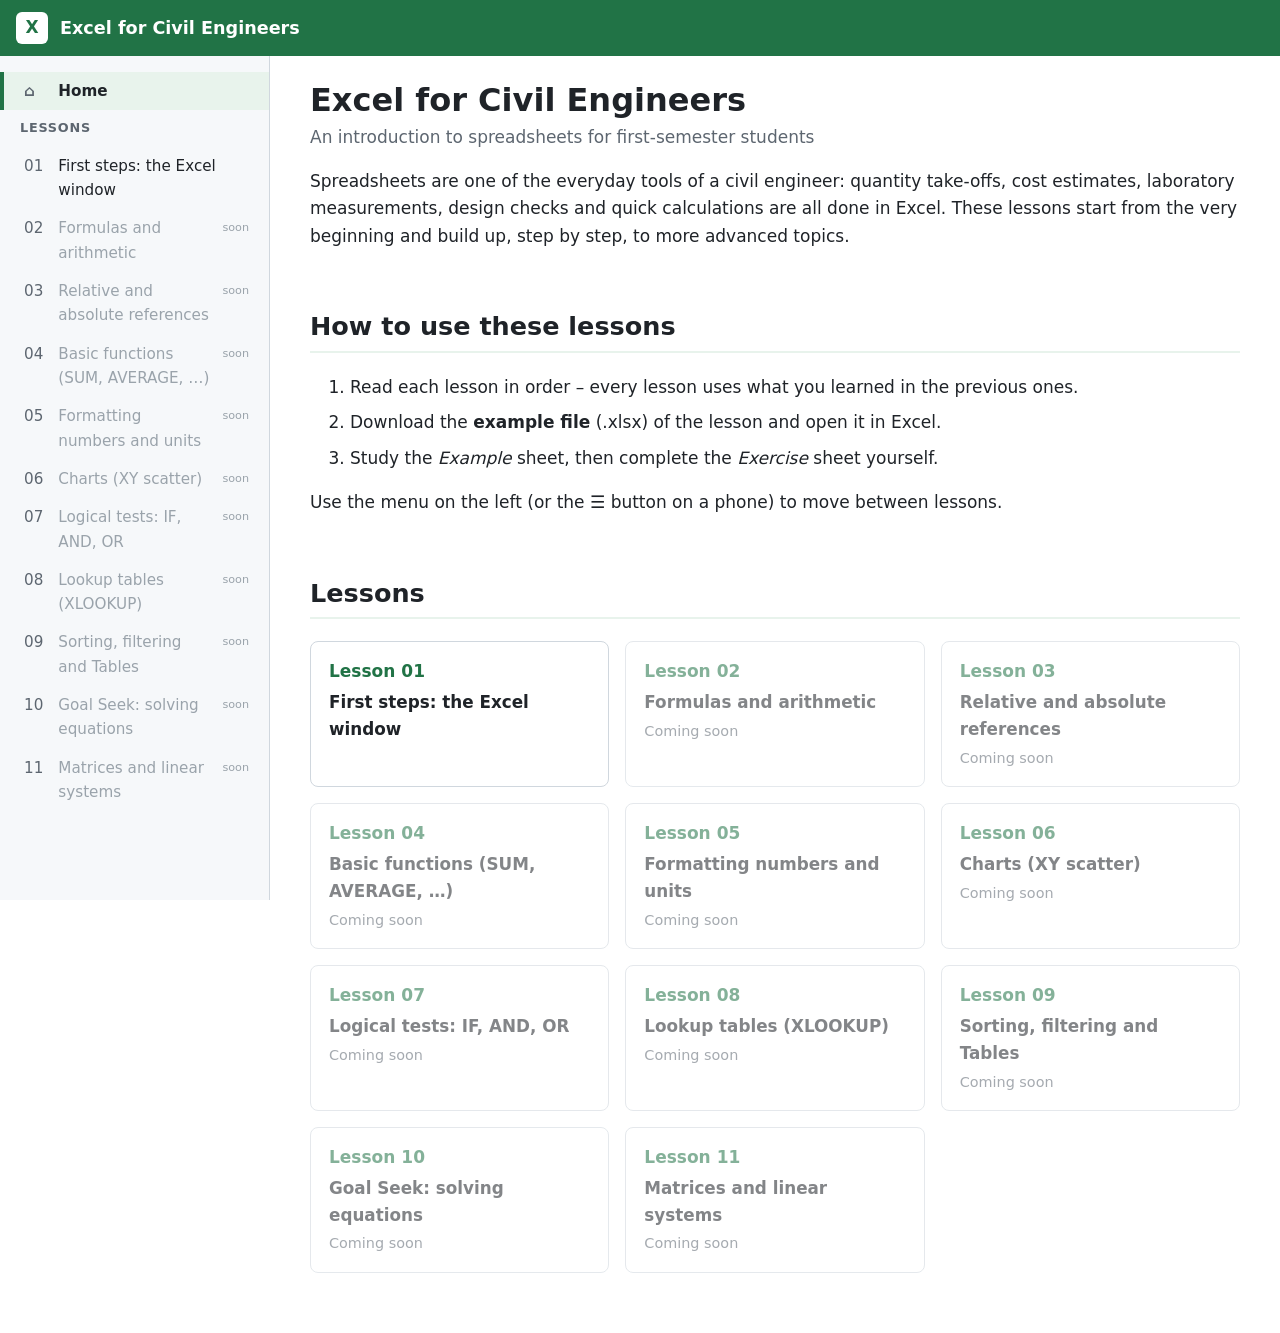
==== index.html @ fb936378 "Add site skeleton and Lesson 1 (first steps) with example workbook Co-Authored-By: Claude Opus 5.5 <" ====
<!doctype html>
<html lang="en">
<head>
  <meta charset="utf-8">
  <meta name="viewport" content="width=device-width, initial-scale=1">
  <title>Excel for Civil Engineers</title>
  <link rel="stylesheet" href="assets/css/style.css">
</head>
<body>
<main>
  <h1>Excel for Civil Engineers</h1>
  <p class="subtitle">An introduction to spreadsheets for first-semester students</p>

  <p>
    Spreadsheets are one of the everyday tools of a civil engineer: quantity take-offs, cost
    estimates, laboratory measurements, design checks and quick calculations are all done in Excel.
    These lessons start from the very beginning and build up, step by step, to more advanced topics.
  </p>

  <h2>How to use these lessons</h2>
  <ol class="steps">
    <li>Read each lesson in order – every lesson uses what you learned in the previous ones.</li>
    <li>Download the <strong>example file</strong> (.xlsx) of the lesson and open it in Excel.</li>
    <li>Study the <em>Example</em> sheet, then complete the <em>Exercise</em> sheet yourself.</li>
  </ol>
  <p>Use the menu on the left (or the ☰ button on a phone) to move between lessons.</p>

  <h2>Lessons</h2>
  <div class="cards"></div>
</main>
<script src="assets/js/site.js"></script>
</body>
</html>
---- assets/css/style.css ----
/* Excel Basics – shared styles */
:root {
  --green: #217346;
  --green-dark: #185c37;
  --green-light: #e8f3ec;
  --text: #1f2328;
  --muted: #5d6670;
  --border: #d0d7de;
  --bg: #ffffff;
  --bg-soft: #f6f8fa;
  --note: #fff8e1;
  --note-border: #f2c94c;
  --sidebar-w: 270px;
  --header-h: 56px;
}

* { box-sizing: border-box; }

body {
  margin: 0;
  font-family: "Segoe UI", system-ui, -apple-system, Roboto, Arial, sans-serif;
  font-size: 17px;
  line-height: 1.6;
  color: var(--text);
  background: var(--bg);
}

a { color: var(--green-dark); }

/* ---------- Header ---------- */
.site-header {
  position: fixed;
  inset: 0 0 auto 0;
  height: var(--header-h);
  display: flex;
  align-items: center;
  gap: 12px;
  padding: 0 16px;
  background: var(--green);
  color: #fff;
  z-index: 20;
}
.site-header a { color: #fff; text-decoration: none; font-weight: 600; font-size: 1.1rem; }
.site-header .logo {
  display: inline-grid; place-items: center;
  width: 32px; height: 32px; border-radius: 6px;
  background: #fff; color: var(--green); font-weight: 800;
}
.menu-btn {
  display: none;
  background: none; border: 1px solid rgba(255,255,255,.6); color: #fff;
  border-radius: 6px; padding: 4px 10px; font-size: 1rem; cursor: pointer;
}

/* ---------- Sidebar ---------- */
.sidebar {
  position: fixed;
  top: var(--header-h); bottom: 0; left: 0;
  width: var(--sidebar-w);
  overflow-y: auto;
  background: var(--bg-soft);
  border-right: 1px solid var(--border);
  padding: 16px 0;
  z-index: 10;
}
.sidebar h2 {
  font-size: .8rem; text-transform: uppercase; letter-spacing: .06em;
  color: var(--muted); margin: 8px 20px;
}
.sidebar ol { list-style: none; margin: 0; padding: 0; }
.sidebar li > a, .sidebar li > span {
  display: flex; gap: 10px;
  padding: 7px 20px;
  text-decoration: none; color: var(--text); font-size: .95rem;
  border-left: 4px solid transparent;
}
.sidebar li a:hover { background: var(--green-light); }
.sidebar li a.active {
  background: var(--green-light);
  border-left-color: var(--green);
  font-weight: 600;
}
.sidebar li > span { color: #9aa3ab; cursor: default; }
.sidebar .num { min-width: 1.6em; color: var(--muted); }
.sidebar .soon { font-size: .7rem; margin-left: auto; padding-top: 3px; }

/* ---------- Main content ---------- */
main {
  margin-left: var(--sidebar-w);
  padding: calc(var(--header-h) + 24px) 40px 60px;
  max-width: calc(var(--sidebar-w) + 900px);
}
main h1 { font-size: 2rem; margin: 0 0 4px; line-height: 1.25; }
main h2 { margin-top: 2.2em; padding-bottom: 4px; border-bottom: 2px solid var(--green-light); }
main h3 { margin-top: 1.6em; }
.subtitle { color: var(--muted); margin-top: 0; }

.goals {
  background: var(--green-light);
  border-left: 5px solid var(--green);
  padding: 12px 20px; border-radius: 6px;
}
.goals h3 { margin: 0 0 4px; }
.goals ul { margin: 0; }

.note {
  background: var(--note);
  border-left: 5px solid var(--note-border);
  padding: 10px 18px; border-radius: 6px; margin: 1.2em 0;
}

kbd {
  display: inline-block; padding: 1px 6px;
  font: .85em Consolas, monospace;
  background: #fff; border: 1px solid var(--border); border-bottom-width: 2px;
  border-radius: 4px;
}
code {
  font-family: Consolas, "Cascadia Mono", monospace; font-size: .92em;
  background: var(--bg-soft); border: 1px solid var(--border);
  padding: 1px 5px; border-radius: 4px;
}

table.plain { border-collapse: collapse; margin: 1em 0; }
table.plain th, table.plain td { border: 1px solid var(--border); padding: 6px 12px; text-align: left; }
table.plain th { background: var(--bg-soft); }

ol.steps li { margin-bottom: .5em; }

.download {
  display: inline-flex; align-items: center; gap: 10px;
  background: var(--green); color: #fff; text-decoration: none;
  padding: 10px 18px; border-radius: 6px; font-weight: 600;
}
.download:hover { background: var(--green-dark); }

/* ---------- Lesson cards (home page) ---------- */
.cards {
  display: grid; gap: 16px;
  grid-template-columns: repeat(auto-fill, minmax(240px, 1fr));
  margin-top: 1em;
}
.card {
  display: block; padding: 16px 18px;
  border: 1px solid var(--border); border-radius: 8px;
  text-decoration: none; color: var(--text);
}
a.card:hover { border-color: var(--green); box-shadow: 0 2px 8px rgba(0,0,0,.08); }
.card .num { color: var(--green); font-weight: 700; }
.card h3 { margin: 4px 0; font-size: 1.05rem; }
.card p { margin: 0; color: var(--muted); font-size: .9rem; }
.card.disabled { opacity: .55; }

/* ---------- Prev / next ---------- */
.pager {
  display: flex; justify-content: space-between; gap: 16px;
  margin-top: 3em; padding-top: 1em; border-top: 1px solid var(--border);
}
.pager a {
  text-decoration: none; padding: 10px 16px;
  border: 1px solid var(--border); border-radius: 6px;
}
.pager a:hover { border-color: var(--green); }
.pager .next { margin-left: auto; text-align: right; }
.pager small { display: block; color: var(--muted); }

/* ---------- Mock Excel grid ---------- */
.xl {
  border: 1px solid #b7b7b7; border-radius: 4px;
  font-family: Calibri, "Segoe UI", Arial, sans-serif; font-size: 15px;
  margin: 1.2em 0; overflow-x: auto; background: #fff;
}
.xl-bar {
  display: flex; align-items: stretch; border-bottom: 1px solid #d4d4d4;
  background: #fff; min-width: max-content;
}
.xl-name {
  width: 80px; padding: 4px 8px; border-right: 1px solid #d4d4d4;
  font-family: inherit;
}
.xl-fx { padding: 4px 10px; color: #777; font-style: italic; border-right: 1px solid #d4d4d4; }
.xl-formula { padding: 4px 10px; flex: 1; min-width: 260px; font-family: Consolas, monospace; }
.xl table { border-collapse: collapse; }
.xl th {
  background: #f3f3f3; color: #444; font-weight: normal;
  border: 1px solid #d4d4d4; padding: 2px 6px; min-width: 34px;
}
.xl th.sel { background: #d3e7d9; color: var(--green-dark); font-weight: 600; }
.xl td {
  border: 1px solid #e1e1e1; padding: 3px 8px; min-width: 90px; height: 26px;
  cursor: cell; white-space: nowrap;
}
.xl td.num { text-align: right; }
.xl td.hdr { font-weight: 700; background: #f0f7f2; }
.xl td.formula { background: #fafdfb; }
.xl td.sel { outline: 2px solid var(--green); outline-offset: -2px; }
.xl-caption { font-size: .85rem; color: var(--muted); padding: 4px 10px; border-top: 1px solid #e1e1e1; background: #fafafa; }

/* ---------- Mobile ---------- */
@media (max-width: 860px) {
  .menu-btn { display: inline-block; }
  .sidebar { transform: translateX(-100%); transition: transform .2s; box-shadow: 2px 0 10px rgba(0,0,0,.15); }
  body.nav-open .sidebar { transform: none; }
  main { margin-left: 0; padding: calc(var(--header-h) + 16px) 16px 40px; }
  main h1 { font-size: 1.6rem; }
}
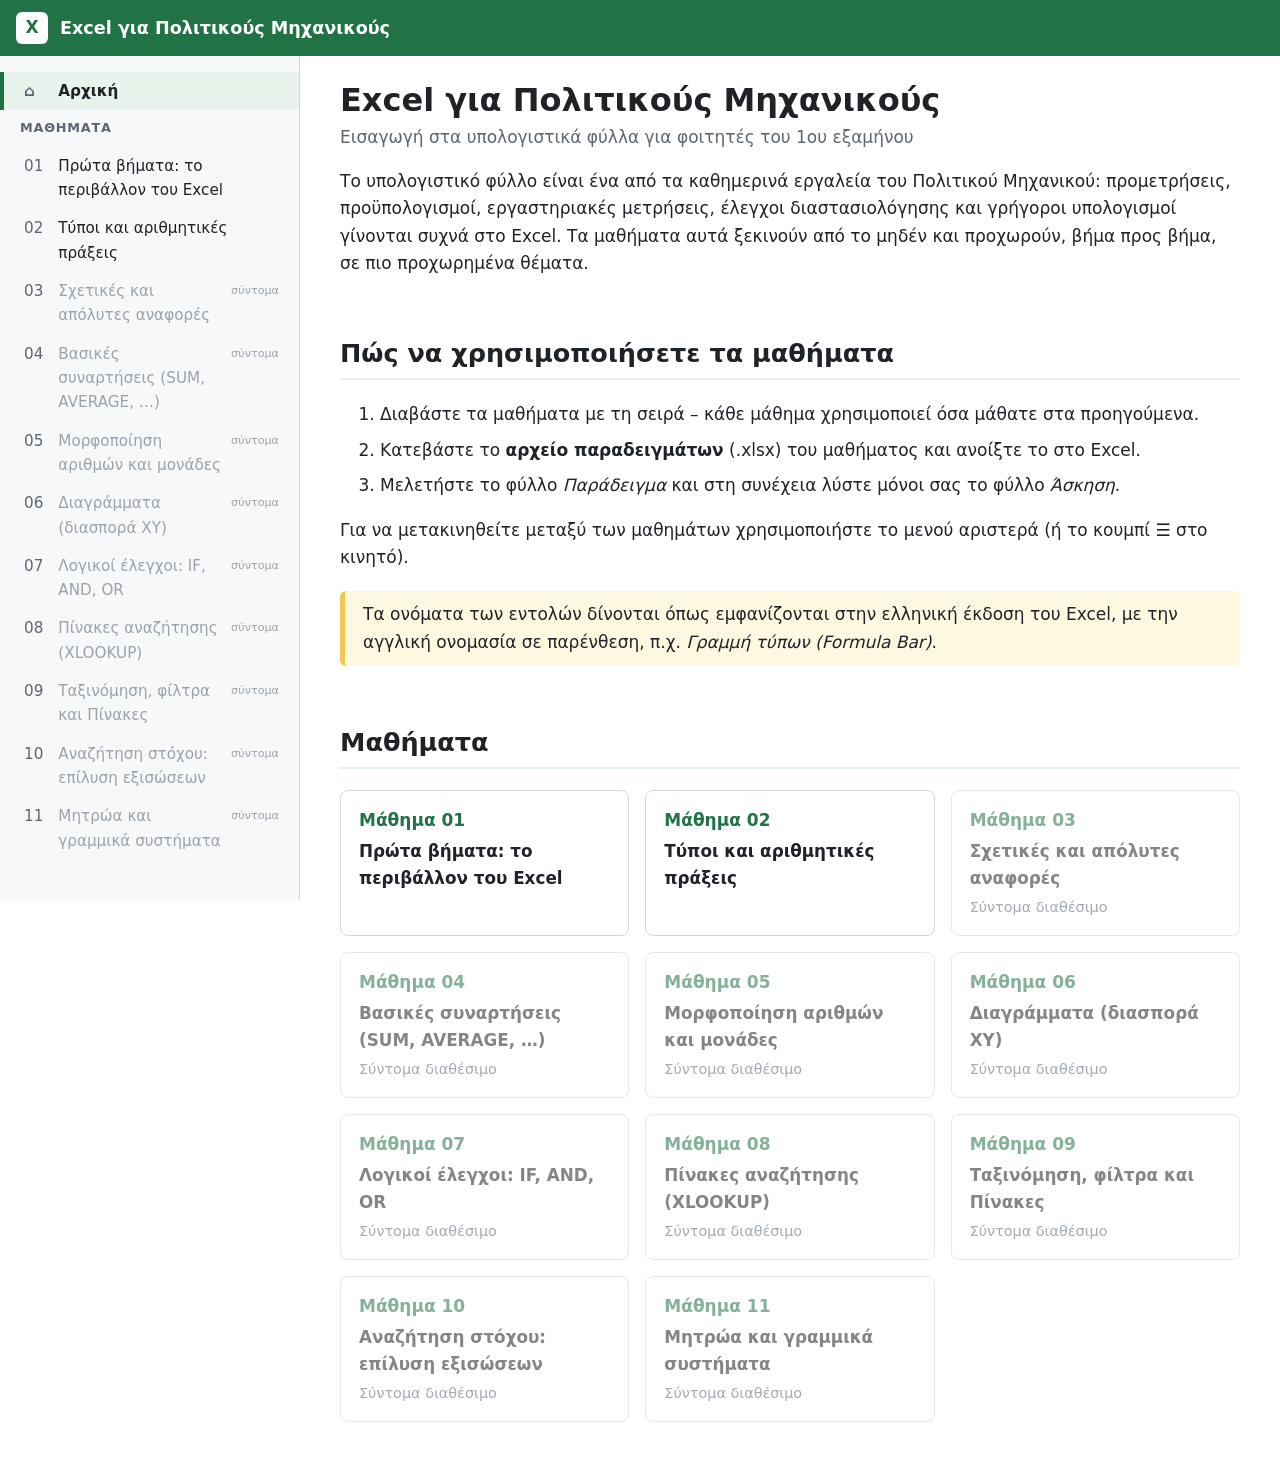
==== commit 10dd7a45: "Translate site to Greek and add Lesson 2 (formulas and arithmetic) Co-Authored-By: Claude Opus 5.5 <" ====
--- a/index.html
+++ b/index.html
@@ -1,31 +1,37 @@
 <!doctype html>
-<html lang="en">
+<html lang="el">
 <head>
   <meta charset="utf-8">
   <meta name="viewport" content="width=device-width, initial-scale=1">
-  <title>Excel for Civil Engineers</title>
+  <title>Excel για Πολιτικούς Μηχανικούς</title>
   <link rel="stylesheet" href="assets/css/style.css">
 </head>
 <body>
 <main>
-  <h1>Excel for Civil Engineers</h1>
-  <p class="subtitle">An introduction to spreadsheets for first-semester students</p>
+  <h1>Excel για Πολιτικούς Μηχανικούς</h1>
+  <p class="subtitle">Εισαγωγή στα υπολογιστικά φύλλα για φοιτητές του 1ου εξαμήνου</p>
 
   <p>
-    Spreadsheets are one of the everyday tools of a civil engineer: quantity take-offs, cost
-    estimates, laboratory measurements, design checks and quick calculations are all done in Excel.
-    These lessons start from the very beginning and build up, step by step, to more advanced topics.
+    Το υπολογιστικό φύλλο είναι ένα από τα καθημερινά εργαλεία του Πολιτικού Μηχανικού:
+    προμετρήσεις, προϋπολογισμοί, εργαστηριακές μετρήσεις, έλεγχοι διαστασιολόγησης και γρήγοροι
+    υπολογισμοί γίνονται συχνά στο Excel. Τα μαθήματα αυτά ξεκινούν από το μηδέν και προχωρούν,
+    βήμα προς βήμα, σε πιο προχωρημένα θέματα.
   </p>
 
-  <h2>How to use these lessons</h2>
+  <h2>Πώς να χρησιμοποιήσετε τα μαθήματα</h2>
   <ol class="steps">
-    <li>Read each lesson in order – every lesson uses what you learned in the previous ones.</li>
-    <li>Download the <strong>example file</strong> (.xlsx) of the lesson and open it in Excel.</li>
-    <li>Study the <em>Example</em> sheet, then complete the <em>Exercise</em> sheet yourself.</li>
+    <li>Διαβάστε τα μαθήματα με τη σειρά – κάθε μάθημα χρησιμοποιεί όσα μάθατε στα προηγούμενα.</li>
+    <li>Κατεβάστε το <strong>αρχείο παραδειγμάτων</strong> (.xlsx) του μαθήματος και ανοίξτε το στο Excel.</li>
+    <li>Μελετήστε το φύλλο <em>Παράδειγμα</em> και στη συνέχεια λύστε μόνοι σας το φύλλο <em>Άσκηση</em>.</li>
   </ol>
-  <p>Use the menu on the left (or the ☰ button on a phone) to move between lessons.</p>
+  <p>Για να μετακινηθείτε μεταξύ των μαθημάτων χρησιμοποιήστε το μενού αριστερά (ή το κουμπί ☰ στο κινητό).</p>
 
-  <h2>Lessons</h2>
+  <div class="note">
+    Τα ονόματα των εντολών δίνονται όπως εμφανίζονται στην ελληνική έκδοση του Excel, με την
+    αγγλική ονομασία σε παρένθεση, π.χ. <em>Γραμμή τύπων (Formula Bar)</em>.
+  </div>
+
+  <h2>Μαθήματα</h2>
   <div class="cards"></div>
 </main>
 <script src="assets/js/site.js"></script>
--- a/assets/css/style.css
+++ b/assets/css/style.css
@@ -1,4 +1,4 @@
-/* Excel Basics – shared styles */
+/* Excel για Πολιτικούς Μηχανικούς – κοινή μορφοποίηση */
 :root {
   --green: #217346;
   --green-dark: #185c37;
@@ -10,7 +10,7 @@
   --bg-soft: #f6f8fa;
   --note: #fff8e1;
   --note-border: #f2c94c;
-  --sidebar-w: 270px;
+  --sidebar-w: 300px;
   --header-h: 56px;
 }
 
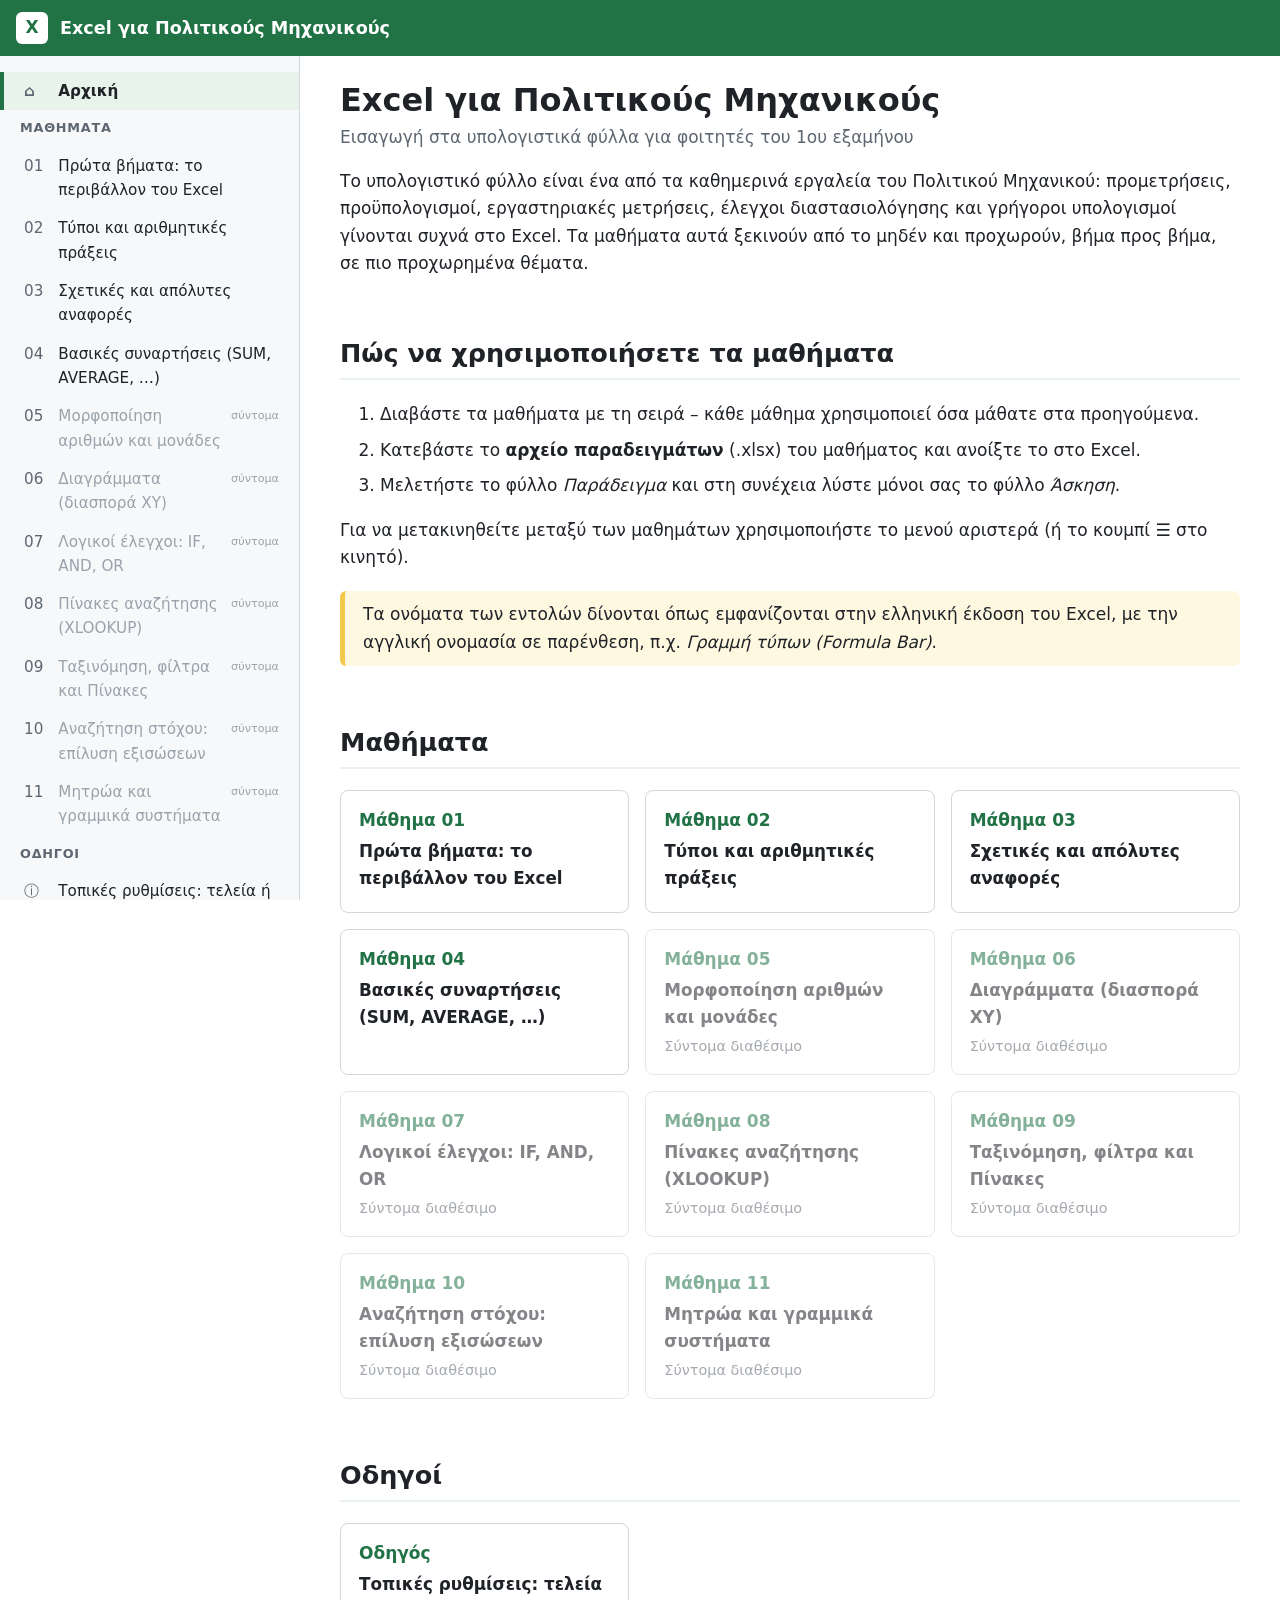
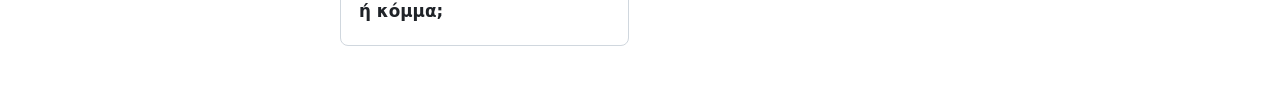
==== commit eeda7d46: "Add Lesson 4 (basic functions) and regional settings guide Co-Authored-By: Claude Opus 5.5 <noreply@" ====
--- a/index.html
+++ b/index.html
@@ -33,6 +33,9 @@
 
   <h2>Μαθήματα</h2>
   <div class="cards"></div>
+
+  <h2>Οδηγοί</h2>
+  <div class="cards guide-cards"></div>
 </main>
 <script src="assets/js/site.js"></script>
 </body>
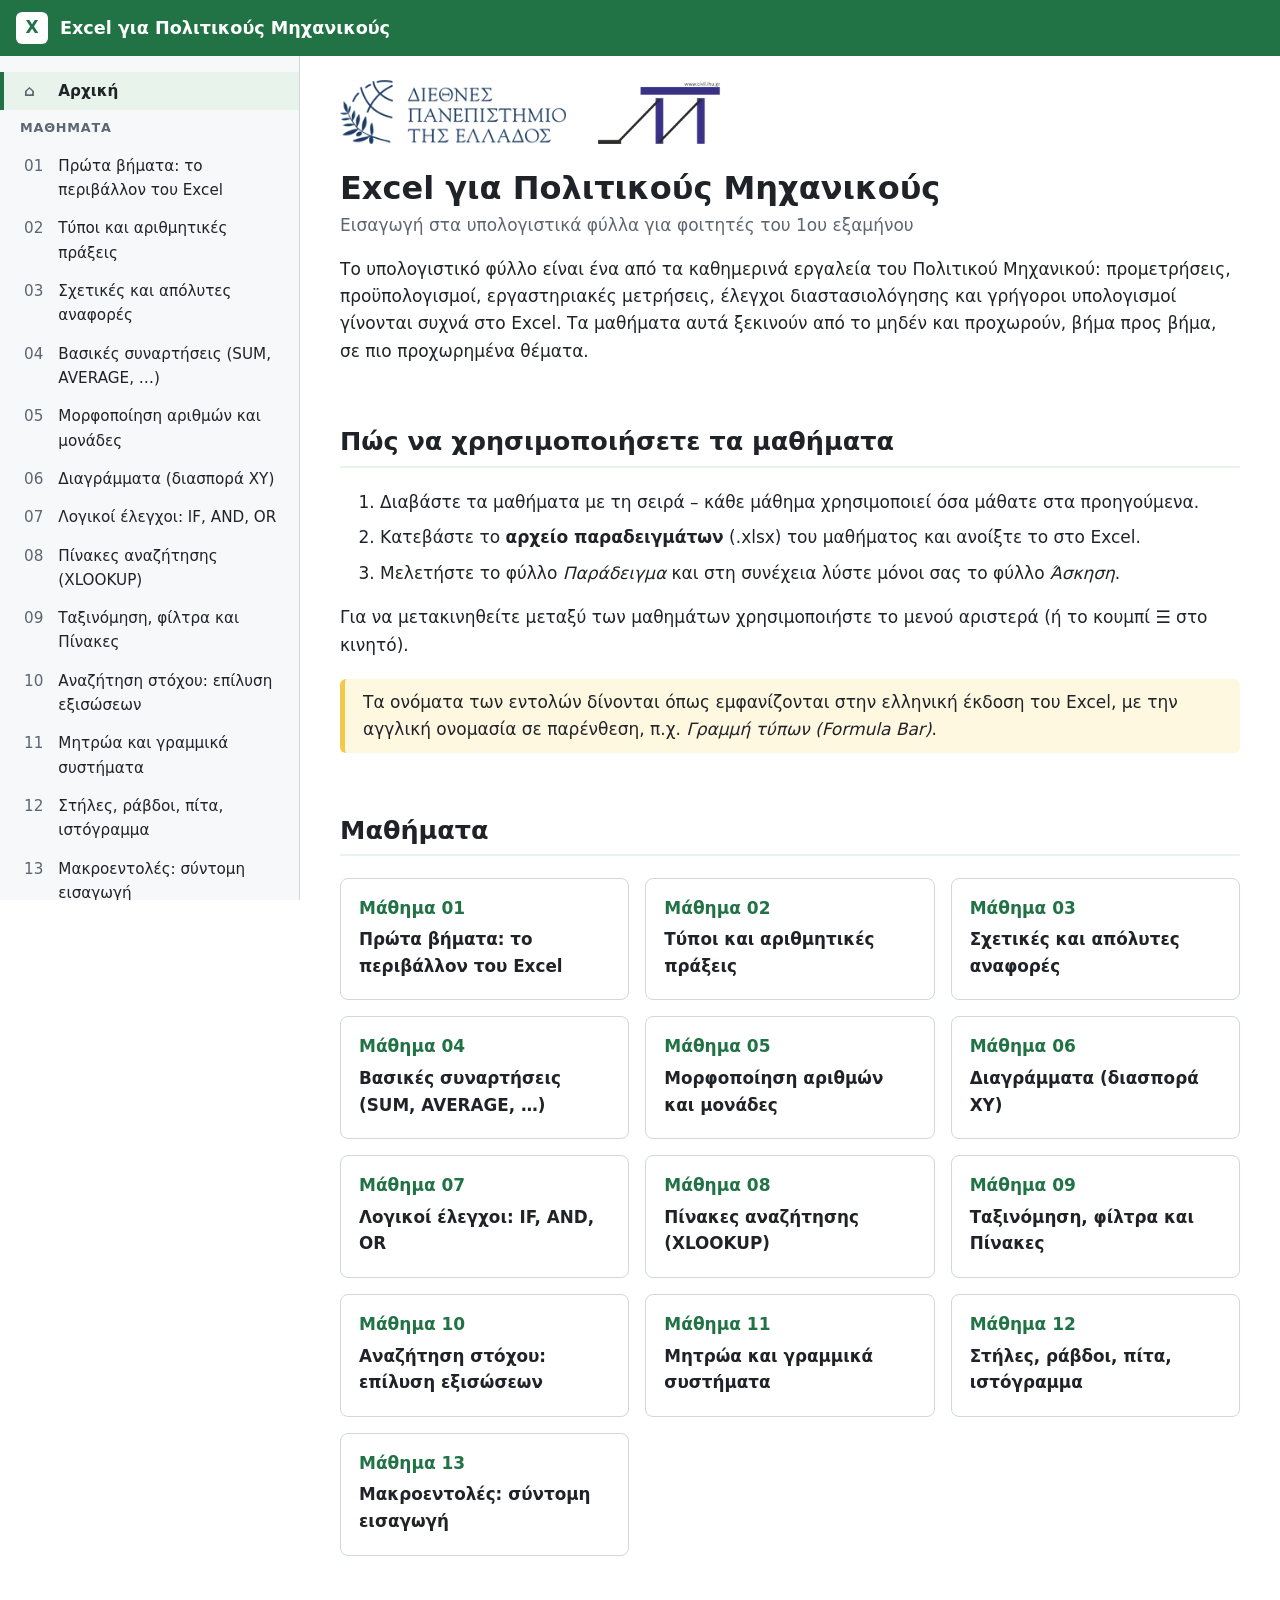
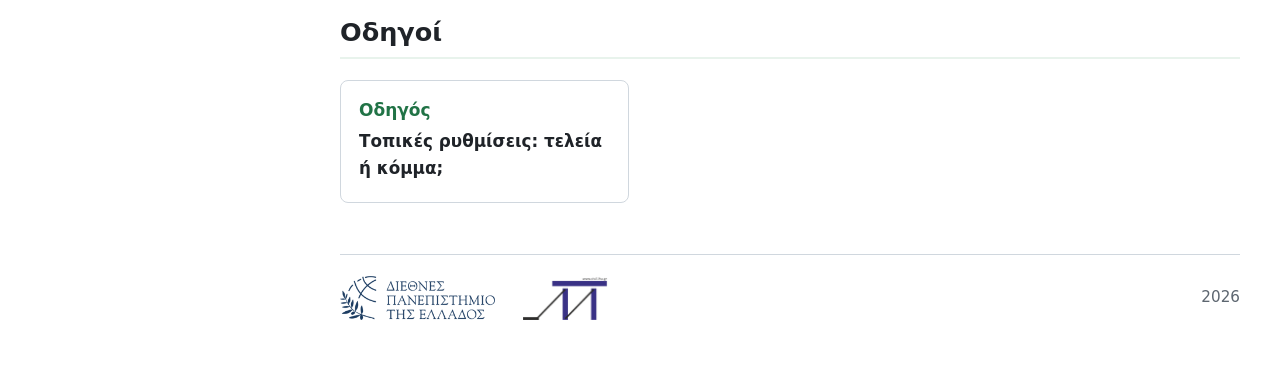
==== commit 147ccb66: "Add IHU and Department logos and year to the site and the presentation Co-Authored-By: Claude Opus 5" ====
--- a/index.html
+++ b/index.html
@@ -8,6 +8,10 @@
 </head>
 <body>
 <main>
+  <div class="brand">
+    <img src="assets/img/ihu-logo.png" alt="Διεθνές Πανεπιστήμιο της Ελλάδος">
+    <img src="assets/img/civil-ihu-logo.png" alt="Τμήμα Πολιτικών Μηχανικών ΔιΠΑΕ">
+  </div>
   <h1>Excel για Πολιτικούς Μηχανικούς</h1>
   <p class="subtitle">Εισαγωγή στα υπολογιστικά φύλλα για φοιτητές του 1ου εξαμήνου</p>
 
--- a/assets/css/style.css
+++ b/assets/css/style.css
@@ -204,3 +204,21 @@
   main { margin-left: 0; padding: calc(var(--header-h) + 16px) 16px 40px; }
   main h1 { font-size: 1.6rem; }
 }
+
+/* ---------- XY charts ---------- */
+.xychart { border: 1px solid #d0d7de; border-radius: 4px; margin: 1.2em 0; background: #fff; max-width: 680px; }
+.xychart svg { display: block; width: 100%; height: auto; }
+.chart-pair { display: grid; grid-template-columns: 1fr 1fr; gap: 14px; }
+.chart-pair .xychart { margin: 0; }
+@media (max-width: 860px) { .chart-pair { grid-template-columns: 1fr; } }
+
+/* ---------- Footer and logos ---------- */
+.site-footer {
+  display: flex; flex-wrap: wrap; align-items: center; gap: 12px 28px;
+  margin-top: 3em; padding-top: 1.2em; border-top: 1px solid var(--border);
+}
+.site-footer img { display: block; height: 44px; width: auto; }
+.site-footer .sign { margin-left: auto; color: var(--muted); font-size: .95rem; }
+.brand { display: flex; flex-wrap: wrap; align-items: center; gap: 12px 32px; margin-bottom: 1.4em; }
+.brand img { display: block; height: 64px; width: auto; }
+@media (max-width: 860px) { .site-footer .sign { margin-left: 0; width: 100%; } .brand img { height: 52px; } }
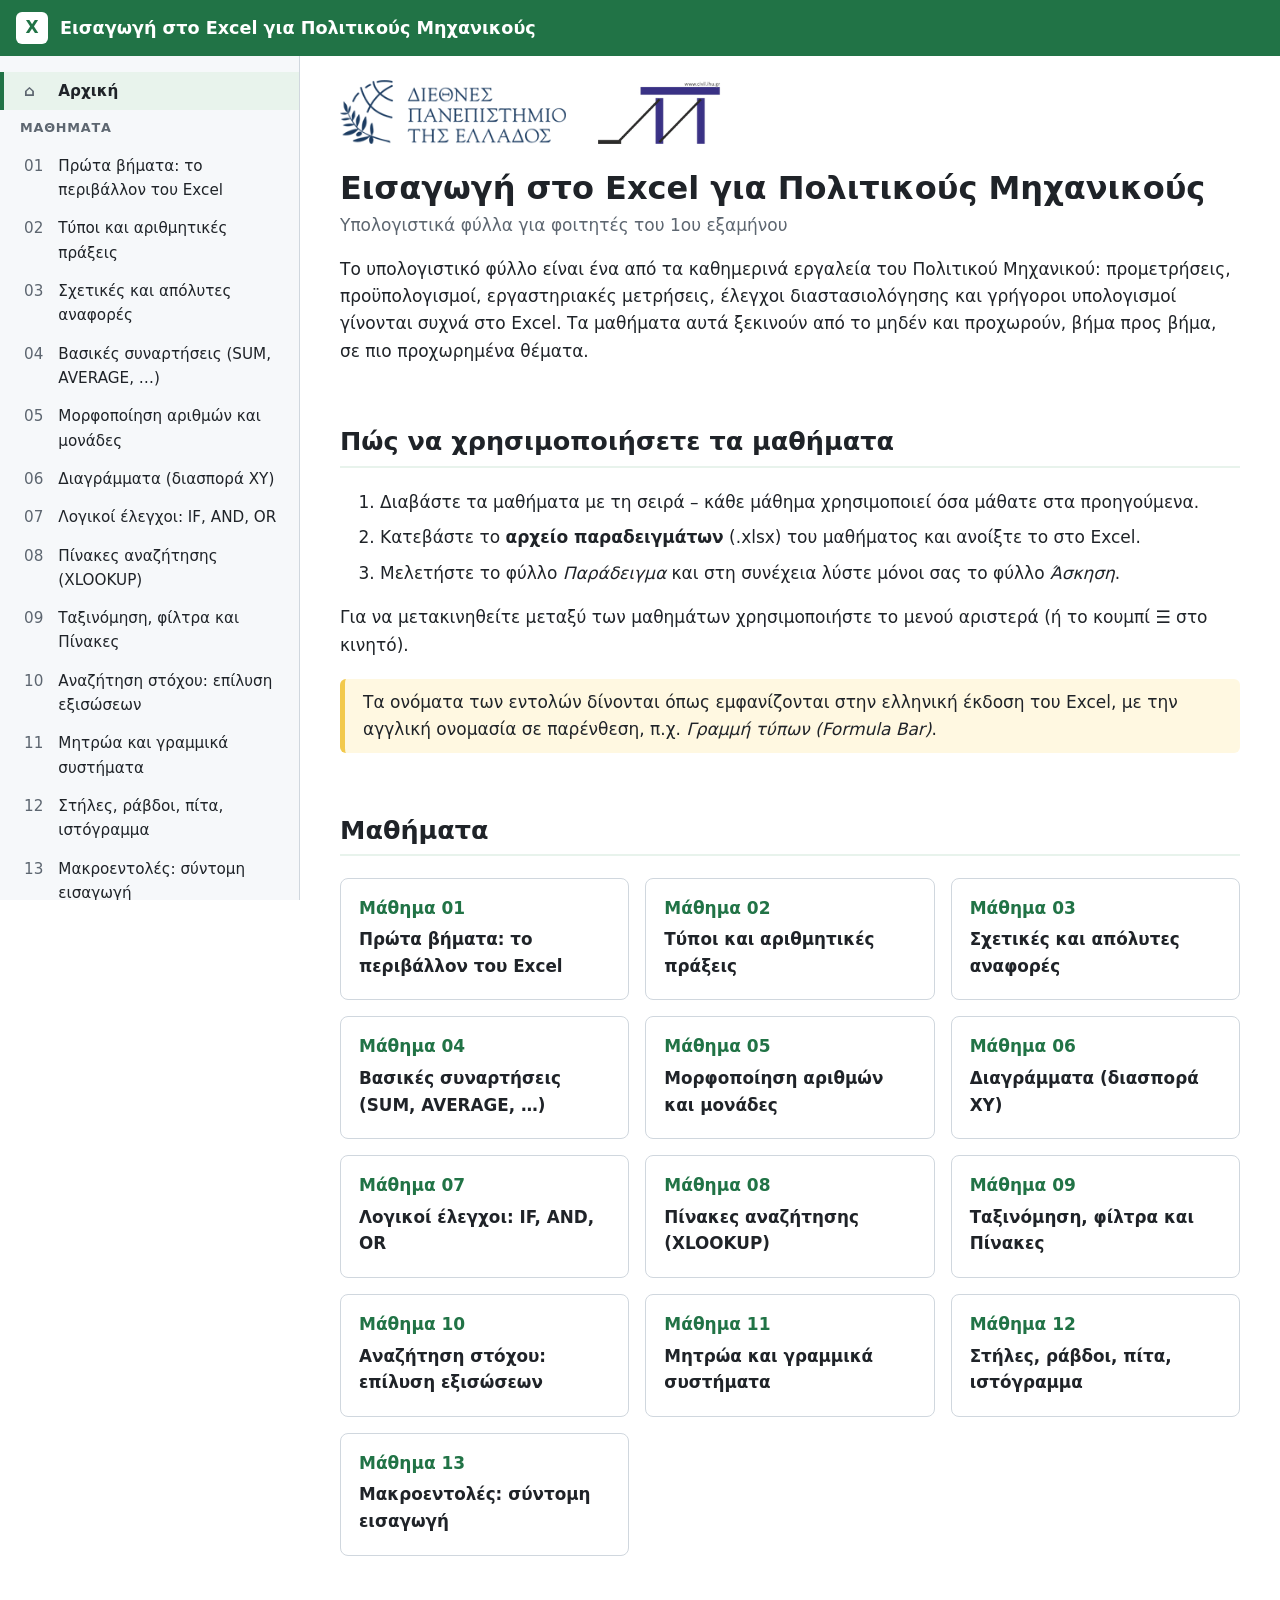
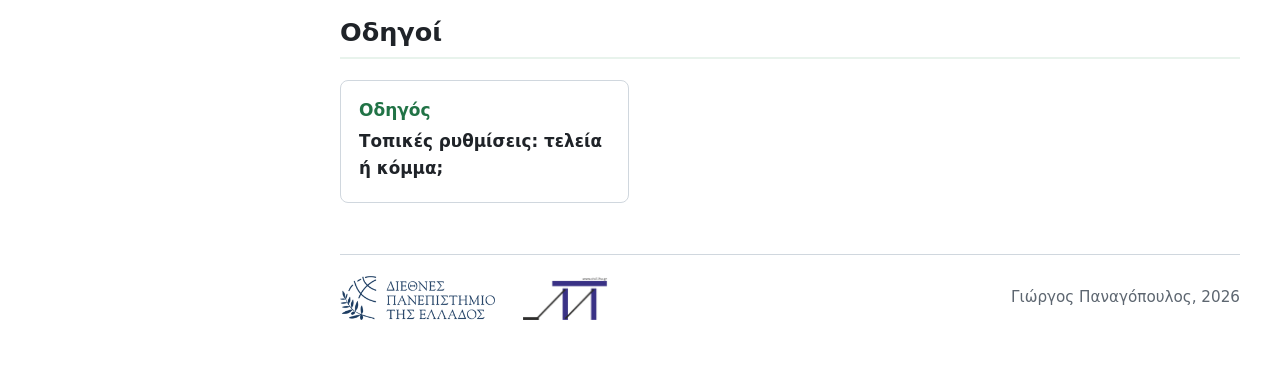
==== commit 83287b1e: "Rename to 'Εισαγωγή στο Excel για Πολιτικούς Μηχανικούς' and add logos to the workbooks Co-Authored-" ====
--- a/index.html
+++ b/index.html
@@ -3,7 +3,7 @@
 <head>
   <meta charset="utf-8">
   <meta name="viewport" content="width=device-width, initial-scale=1">
-  <title>Excel για Πολιτικούς Μηχανικούς</title>
+  <title>Εισαγωγή στο Excel για Πολιτικούς Μηχανικούς</title>
   <link rel="stylesheet" href="assets/css/style.css">
 </head>
 <body>
@@ -12,8 +12,8 @@
     <img src="assets/img/ihu-logo.png" alt="Διεθνές Πανεπιστήμιο της Ελλάδος">
     <img src="assets/img/civil-ihu-logo.png" alt="Τμήμα Πολιτικών Μηχανικών ΔιΠΑΕ">
   </div>
-  <h1>Excel για Πολιτικούς Μηχανικούς</h1>
-  <p class="subtitle">Εισαγωγή στα υπολογιστικά φύλλα για φοιτητές του 1ου εξαμήνου</p>
+  <h1>Εισαγωγή στο Excel για Πολιτικούς Μηχανικούς</h1>
+  <p class="subtitle">Υπολογιστικά φύλλα για φοιτητές του 1ου εξαμήνου</p>
 
   <p>
     Το υπολογιστικό φύλλο είναι ένα από τα καθημερινά εργαλεία του Πολιτικού Μηχανικού:
--- a/assets/css/style.css
+++ b/assets/css/style.css
@@ -199,6 +199,7 @@
 /* ---------- Mobile ---------- */
 @media (max-width: 860px) {
   .menu-btn { display: inline-block; }
+  .site-header a { font-size: .95rem; line-height: 1.2; }
   .sidebar { transform: translateX(-100%); transition: transform .2s; box-shadow: 2px 0 10px rgba(0,0,0,.15); }
   body.nav-open .sidebar { transform: none; }
   main { margin-left: 0; padding: calc(var(--header-h) + 16px) 16px 40px; }
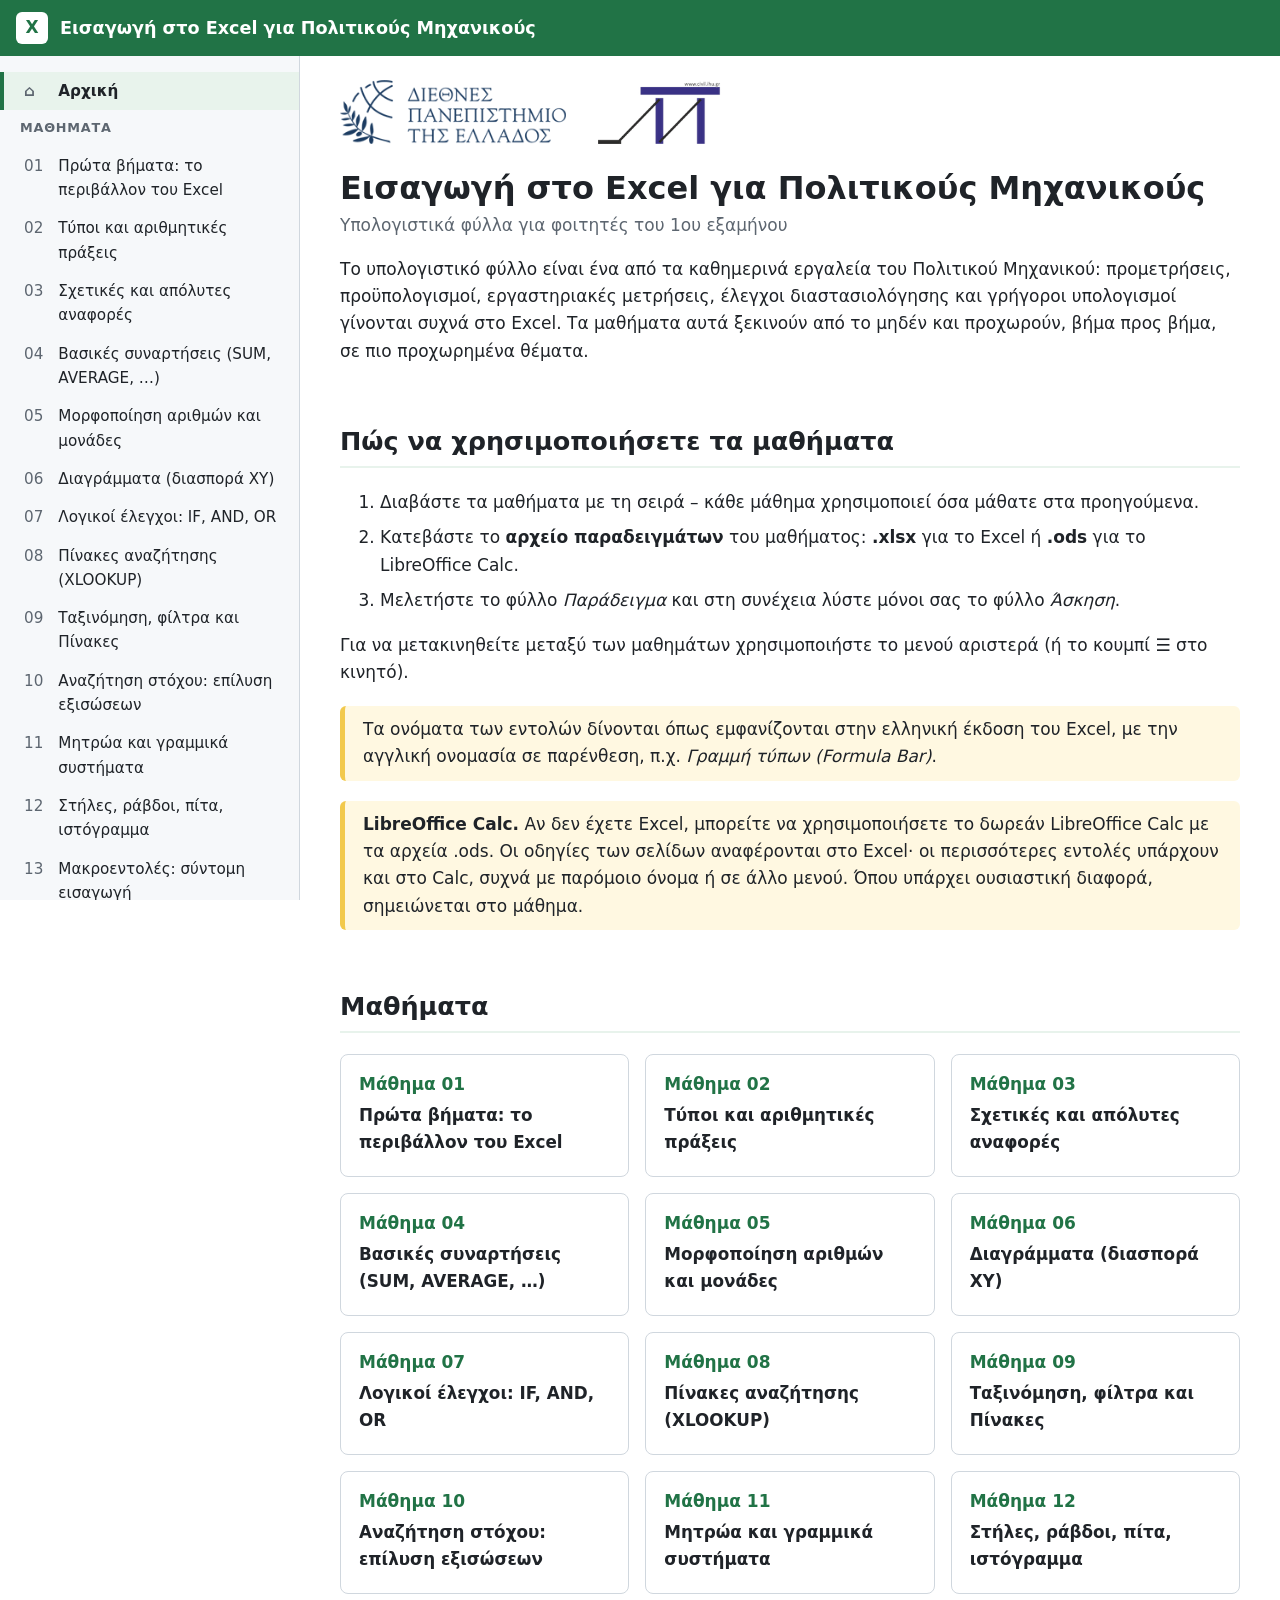
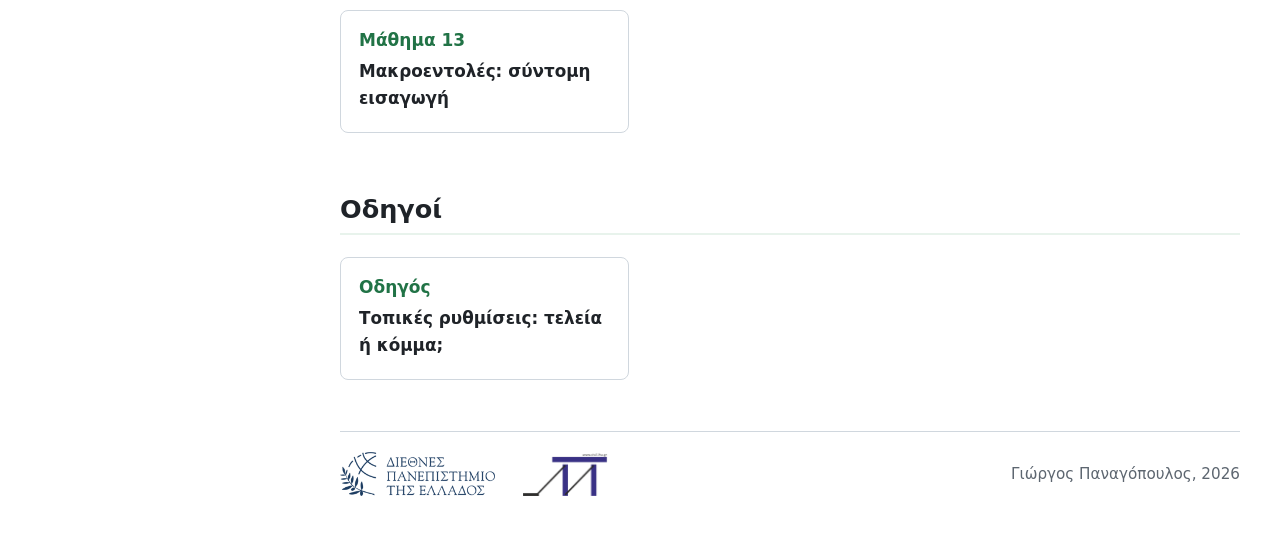
==== commit 4a18eac3: "Add LibreOffice (.ods) versions of the workbooks with a second download button tools/make_ods.py con" ====
--- a/index.html
+++ b/index.html
@@ -25,7 +25,7 @@
   <h2>Πώς να χρησιμοποιήσετε τα μαθήματα</h2>
   <ol class="steps">
     <li>Διαβάστε τα μαθήματα με τη σειρά – κάθε μάθημα χρησιμοποιεί όσα μάθατε στα προηγούμενα.</li>
-    <li>Κατεβάστε το <strong>αρχείο παραδειγμάτων</strong> (.xlsx) του μαθήματος και ανοίξτε το στο Excel.</li>
+    <li>Κατεβάστε το <strong>αρχείο παραδειγμάτων</strong> του μαθήματος: <strong>.xlsx</strong> για το Excel ή <strong>.ods</strong> για το LibreOffice Calc.</li>
     <li>Μελετήστε το φύλλο <em>Παράδειγμα</em> και στη συνέχεια λύστε μόνοι σας το φύλλο <em>Άσκηση</em>.</li>
   </ol>
   <p>Για να μετακινηθείτε μεταξύ των μαθημάτων χρησιμοποιήστε το μενού αριστερά (ή το κουμπί ☰ στο κινητό).</p>
@@ -33,6 +33,11 @@
   <div class="note">
     Τα ονόματα των εντολών δίνονται όπως εμφανίζονται στην ελληνική έκδοση του Excel, με την
     αγγλική ονομασία σε παρένθεση, π.χ. <em>Γραμμή τύπων (Formula Bar)</em>.
+  </div>
+  <div class="note">
+    <strong>LibreOffice Calc.</strong> Αν δεν έχετε Excel, μπορείτε να χρησιμοποιήσετε το δωρεάν LibreOffice Calc
+    με τα αρχεία .ods. Οι οδηγίες των σελίδων αναφέρονται στο Excel· οι περισσότερες εντολές υπάρχουν και στο Calc,
+    συχνά με παρόμοιο όνομα ή σε άλλο μενού. Όπου υπάρχει ουσιαστική διαφορά, σημειώνεται στο μάθημα.
   </div>
 
   <h2>Μαθήματα</h2>
--- a/assets/css/style.css
+++ b/assets/css/style.css
@@ -133,6 +133,9 @@
   padding: 10px 18px; border-radius: 6px; font-weight: 600;
 }
 .download:hover { background: var(--green-dark); }
+.download { margin: 0 10px 10px 0; }
+.download.ods { background: var(--bg); color: var(--green-dark); border: 2px solid var(--green); padding: 8px 16px; }
+.download.ods:hover { background: var(--green-light); }
 
 /* ---------- Lesson cards (home page) ---------- */
 .cards {
